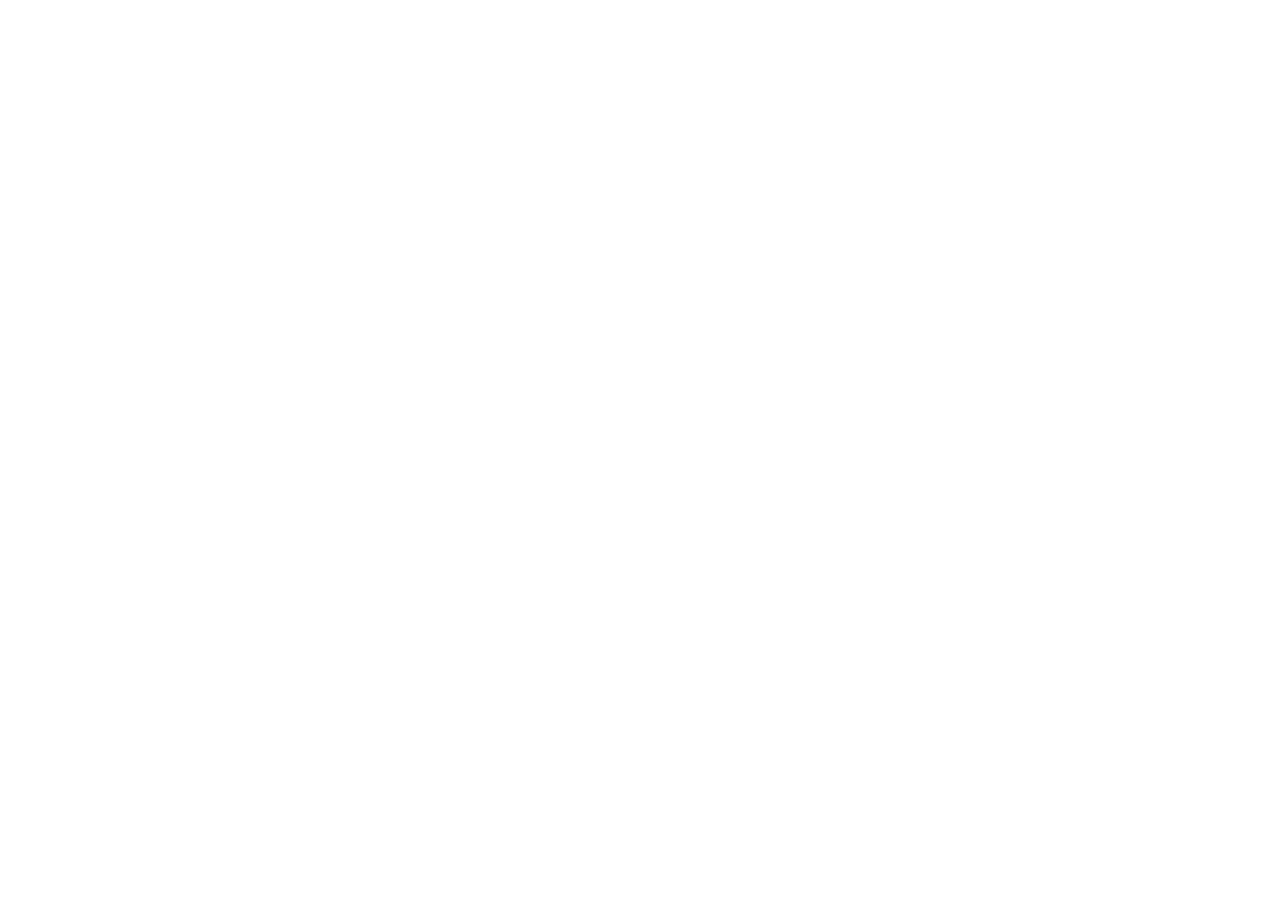
==== index.html @ a0a47a0d "Created index.html file for running game" ====
<!DOCTYPE html>
<html lang="en">
<head>
    <meta charset="UTF-8">
    <meta http-equiv="X-UA-Compatible" content="IE=edge">
    <meta name="viewport" content="width=device-width, initial-scale=1.0">
    <title>Document</title>
    <link rel="stylesheet" href="styles.css">
</head>
<body>
    <script>
        
    </script>
</body>
</html>
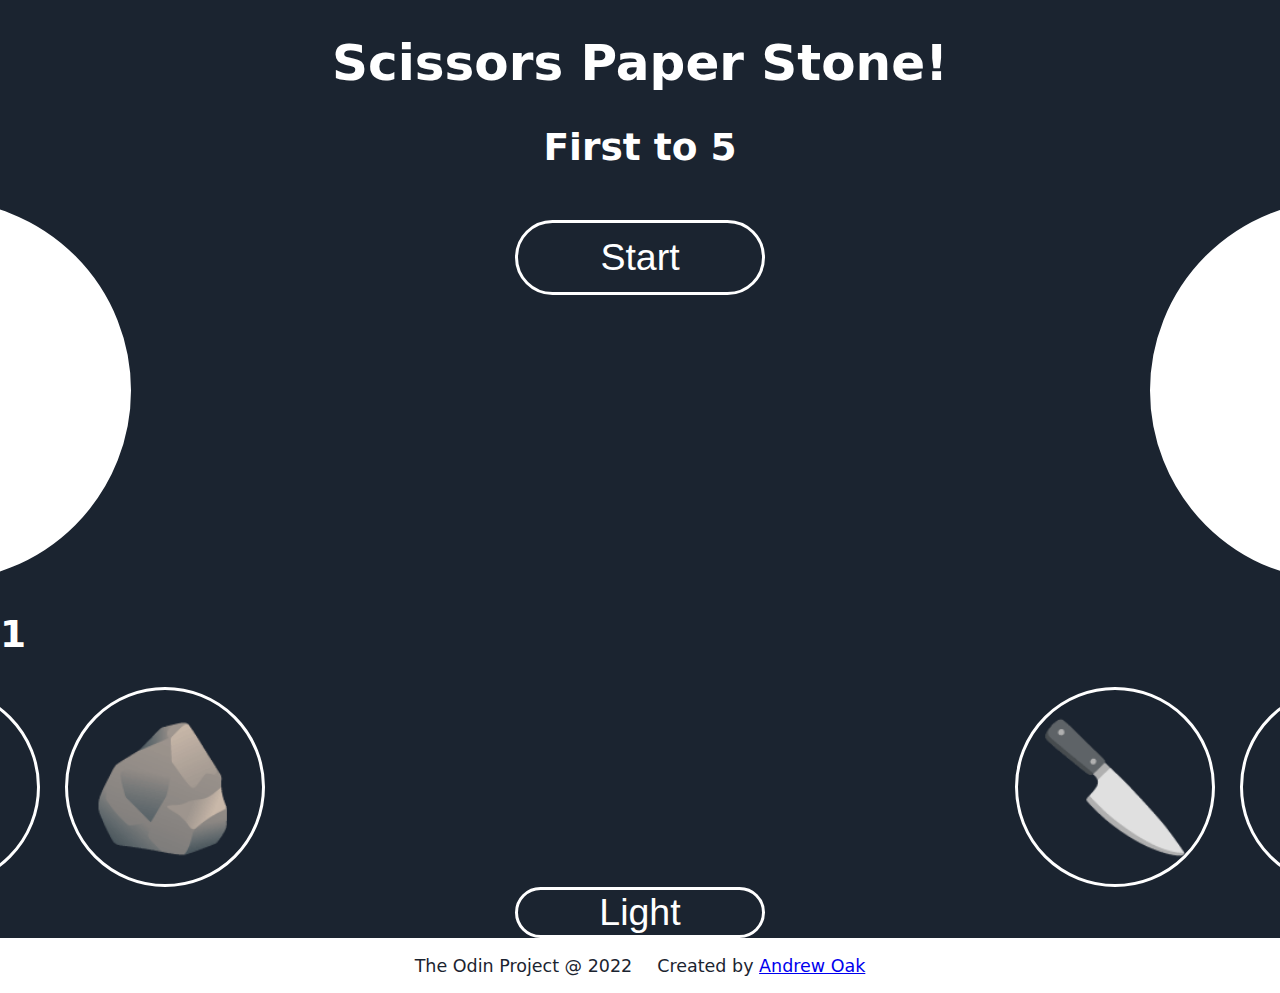
==== commit 3cad6fc4: "Moved files around for website hosting" ====
--- a/index.html
+++ b/index.html
@@ -4,12 +4,57 @@
     <meta charset="UTF-8">
     <meta http-equiv="X-UA-Compatible" content="IE=edge">
     <meta name="viewport" content="width=device-width, initial-scale=1.0">
-    <title>Document</title>
+    <title>Scissors Paper Stone</title>
     <link rel="stylesheet" href="styles.css">
+    <script src="script.js" defer></script>
 </head>
 <body>
-    <script>
-        
-    </script>
+    <div>
+        <h1>Scissors Paper Stone!</h1>
+        <h2>First to 5</h2>
+    </div>
+    <div class="choose">
+        <div class="player">
+            <div class="box"></div>
+            <h2 class="text">Player 1</h2>
+            <div class="buttons">
+                <button class="scissors">
+                    🔪
+                </button>
+                <button class="paper">
+                    📄
+                </button>
+                <button class="stone">
+                    🪨
+                </button>
+            </div>
+        </div>
+        <div class="score">
+            <button class="start">Start</button>
+            <p class="board"></p>
+            <button class="restart">Restart</button>
+            <p class="message"></p>
+        </div>
+        <div class="cpu">
+            <div class="box"></div>
+            <h2 class="text">CPU</h2>
+            <div class="buttons">
+                <button class="scissors">
+                    🔪
+                </button>
+                <button class="paper">
+                    📄
+                </button>
+                <button class="stone">
+                    🪨
+                </button>
+            </div>
+        </div>
+    </div>
+    <button class="mode">Light</button>
+    <div class="footer">
+        <p>The Odin Project @ 2022</p>
+        <p>Created by <a href="https://github.com/xaynezz" target="_blank">Andrew Oak</a></p>
+    </div>
 </body>
 </html>--- a/styles.css
+++ b/styles.css
@@ -0,0 +1,103 @@
+:root {
+    --color-1: #1B2430;
+    --color-2: white;
+    --div-padding: 10px;
+    --div-margin: 10px;
+
+    font-size: 25px;
+    font-family: system-ui, -apple-system, BlinkMacSystemFont, 'Segoe UI', Roboto, Oxygen, Ubuntu, Cantarell, 'Open Sans', 'Helvetica Neue', sans-serif;
+    text-align: center;
+}
+
+.dark-mode {
+    --color-1: white;
+    --color-2: #1B2430;
+}
+
+html, body {
+    margin: 0;
+    height: 100%;
+}
+
+body {
+    background-color: var(--color-1);
+    color: var(--color-2);
+    display: flex;
+    flex-direction: column;
+    justify-content: space-between;
+    align-items: center;
+}
+
+.score {
+    font-size: 3rem;
+}
+
+.message {
+    font-size: 2rem;
+}
+
+.choose {
+    display:flex;
+    gap: 10rem;
+}
+
+.player, .cpu {
+    display: flex;
+    flex-direction: column;
+    align-items: center;
+}
+
+.box {
+    background-color: var(--color-2);
+    color: var(--color-1);
+    border: var(--color-2) solid;
+    border-radius: 100vw;
+    font-size: 10rem;
+    height: 15rem;
+    width: 15rem;
+}
+
+.buttons {
+    display: flex;
+    gap: 1rem;
+}
+
+button {
+    background-color: var(--color-1);
+    color: var(--color-2);
+    border: var(--color-2) solid;
+    border-radius: 100vw;
+    font-size: 5rem;
+    width: 8rem;
+    height: 8rem;
+    text-align: center;
+}
+
+button.start, button.mode, button.restart{
+    font-size: 1.5rem;
+    width: 10rem;
+    height: 3rem;
+    text-align: center;
+}
+
+button.restart {
+    visibility: hidden;
+}
+button:hover, .selected {
+    background-color: var(--color-2);
+    color: var(--color-1);
+    transform: scale(1.1);
+}
+
+.footer {
+    background-color: var(--color-2);
+    color: var(--color-1);
+    font-size: 0.7rem;
+    width: 100vw;
+    height: 2.5rem;
+    margin: 0;
+    display: flex;
+    justify-content: center;
+    align-items: center;
+    gap: 1rem;
+}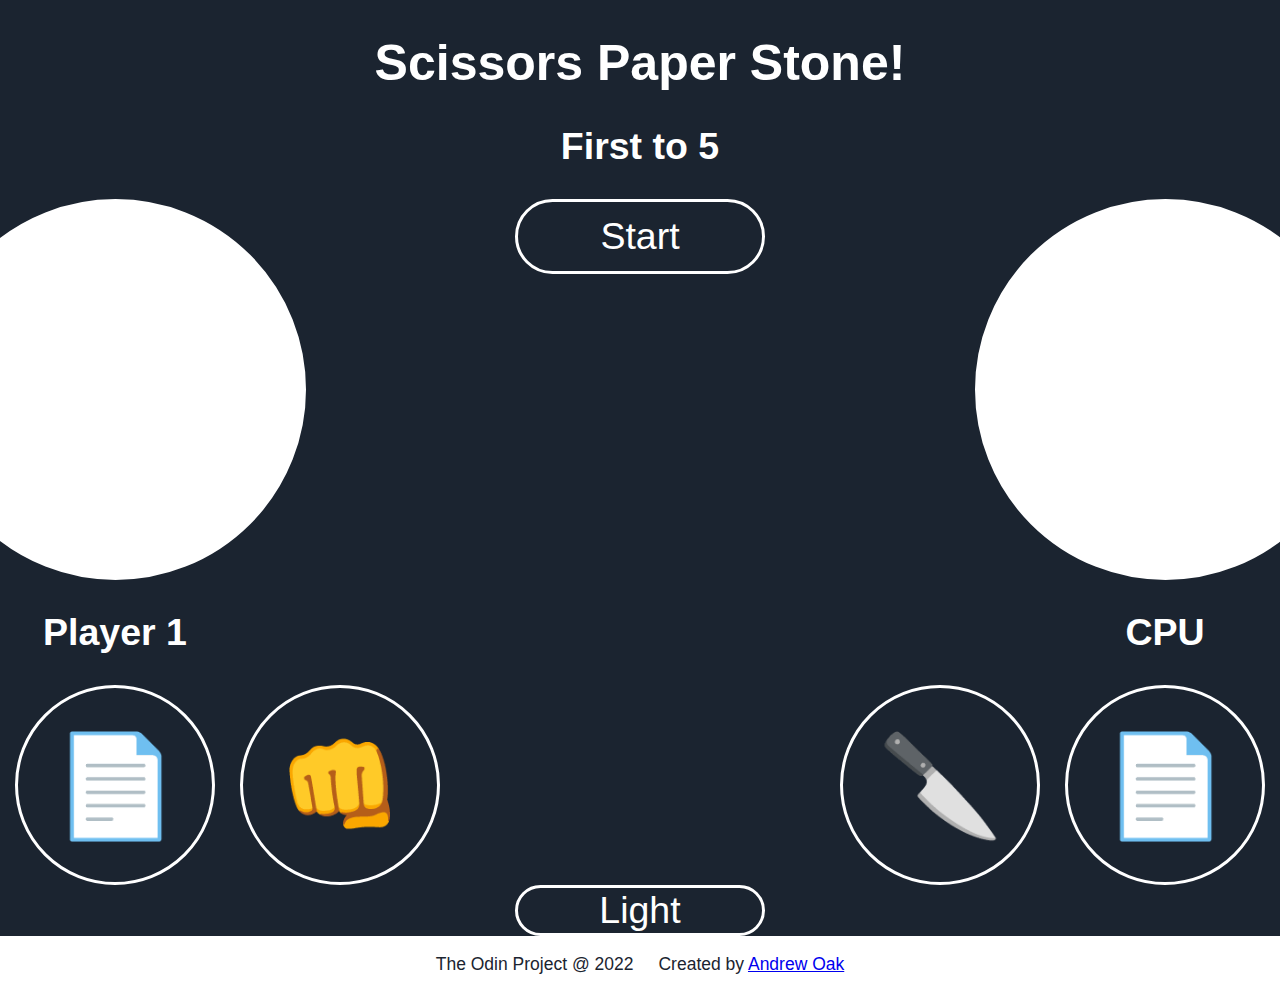
==== commit 61a7d677: "Fixed emoji issues" ====
--- a/index.html
+++ b/index.html
@@ -25,7 +25,7 @@
                     📄
                 </button>
                 <button class="stone">
-                    🪨
+                    👊
                 </button>
             </div>
         </div>
@@ -46,7 +46,7 @@
                     📄
                 </button>
                 <button class="stone">
-                    🪨
+                    👊
                 </button>
             </div>
         </div>
--- a/styles.css
+++ b/styles.css
@@ -5,7 +5,7 @@
     --div-margin: 10px;
 
     font-size: 25px;
-    font-family: system-ui, -apple-system, BlinkMacSystemFont, 'Segoe UI', Roboto, Oxygen, Ubuntu, Cantarell, 'Open Sans', 'Helvetica Neue', sans-serif;
+    font-family: sans-serif;
     text-align: center;
 }
 
@@ -16,6 +16,7 @@
 
 html, body {
     margin: 0;
+    width: 100%;
     height: 100%;
 }
 
@@ -38,7 +39,7 @@
 
 .choose {
     display:flex;
-    gap: 10rem;
+    gap: 3rem;
 }
 
 .player, .cpu {
@@ -52,9 +53,12 @@
     color: var(--color-1);
     border: var(--color-2) solid;
     border-radius: 100vw;
-    font-size: 10rem;
+    font-size: 8rem;
     height: 15rem;
     width: 15rem;
+    display: flex;
+    justify-content: center;
+    align-items: center;
 }
 
 .buttons {
@@ -67,10 +71,12 @@
     color: var(--color-2);
     border: var(--color-2) solid;
     border-radius: 100vw;
-    font-size: 5rem;
+    font-size: 4rem;
     width: 8rem;
     height: 8rem;
-    text-align: center;
+    display: flex;
+    justify-content: center;
+    align-items: center;
 }
 
 button.start, button.mode, button.restart{
@@ -93,7 +99,7 @@
     background-color: var(--color-2);
     color: var(--color-1);
     font-size: 0.7rem;
-    width: 100vw;
+    width: 100%;
     height: 2.5rem;
     margin: 0;
     display: flex;
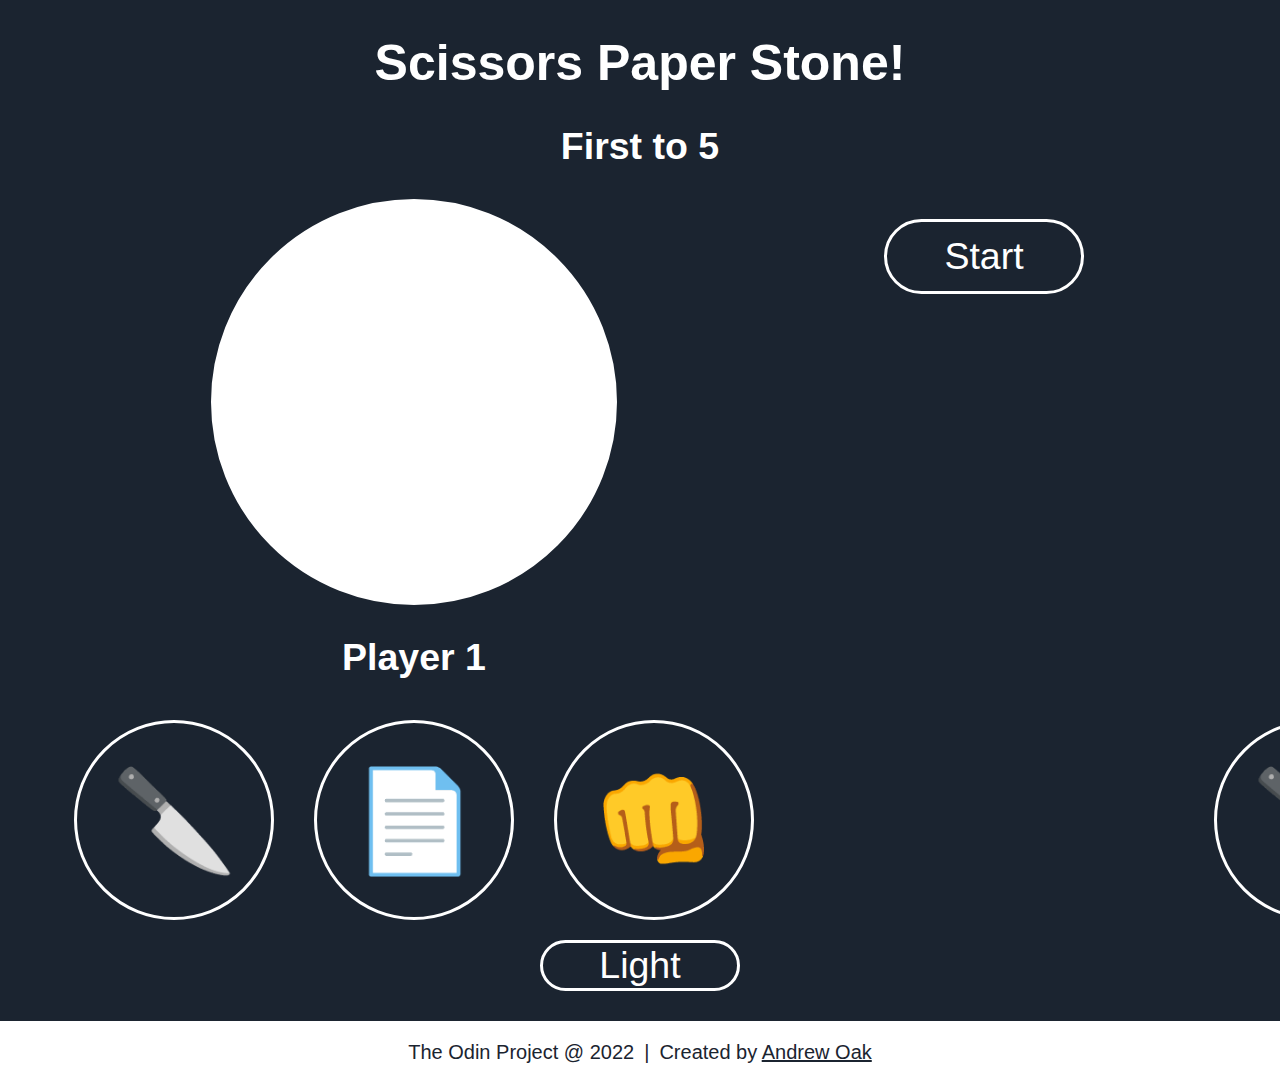
==== commit 8a2cb44a: "Attempted fix on window scaling" ====
--- a/index.html
+++ b/index.html
@@ -54,6 +54,7 @@
     <button class="mode">Light</button>
     <div class="footer">
         <p>The Odin Project @ 2022</p>
+        |
         <p>Created by <a href="https://github.com/xaynezz" target="_blank">Andrew Oak</a></p>
     </div>
 </body>
--- a/styles.css
+++ b/styles.css
@@ -30,16 +30,20 @@
 }
 
 .score {
-    font-size: 3rem;
+    font-size: 100px;
+    padding: 10px;
+    flex-shrink: 0;
 }
 
 .message {
-    font-size: 2rem;
+    font-size: 30px;
 }
 
 .choose {
+    width: 90%;
     display:flex;
-    gap: 3rem;
+    justify-content: space-between;
+    gap: 100px;
 }
 
 .player, .cpu {
@@ -53,9 +57,9 @@
     color: var(--color-1);
     border: var(--color-2) solid;
     border-radius: 100vw;
-    font-size: 8rem;
-    height: 15rem;
-    width: 15rem;
+    font-size: 200px;
+    height: 400px;
+    width: 400px;
     display: flex;
     justify-content: center;
     align-items: center;
@@ -63,7 +67,7 @@
 
 .buttons {
     display: flex;
-    gap: 1rem;
+    gap: 20px;
 }
 
 button {
@@ -71,18 +75,19 @@
     color: var(--color-2);
     border: var(--color-2) solid;
     border-radius: 100vw;
-    font-size: 4rem;
-    width: 8rem;
-    height: 8rem;
+    font-size: 100px;
+    width: 200px;
+    height: 200px;
     display: flex;
     justify-content: center;
     align-items: center;
+    margin: 10px;
 }
 
 button.start, button.mode, button.restart{
     font-size: 1.5rem;
-    width: 10rem;
-    height: 3rem;
+    width: 200px;
+    height: 75px;
     text-align: center;
 }
 
@@ -98,12 +103,16 @@
 .footer {
     background-color: var(--color-2);
     color: var(--color-1);
-    font-size: 0.7rem;
+    font-size: 20px;
     width: 100%;
-    height: 2.5rem;
-    margin: 0;
+    height: 100px;
+    margin-top: 20px;
     display: flex;
     justify-content: center;
     align-items: center;
-    gap: 1rem;
+    gap: 10px;
+}
+
+a {
+    color: inherit;
 }